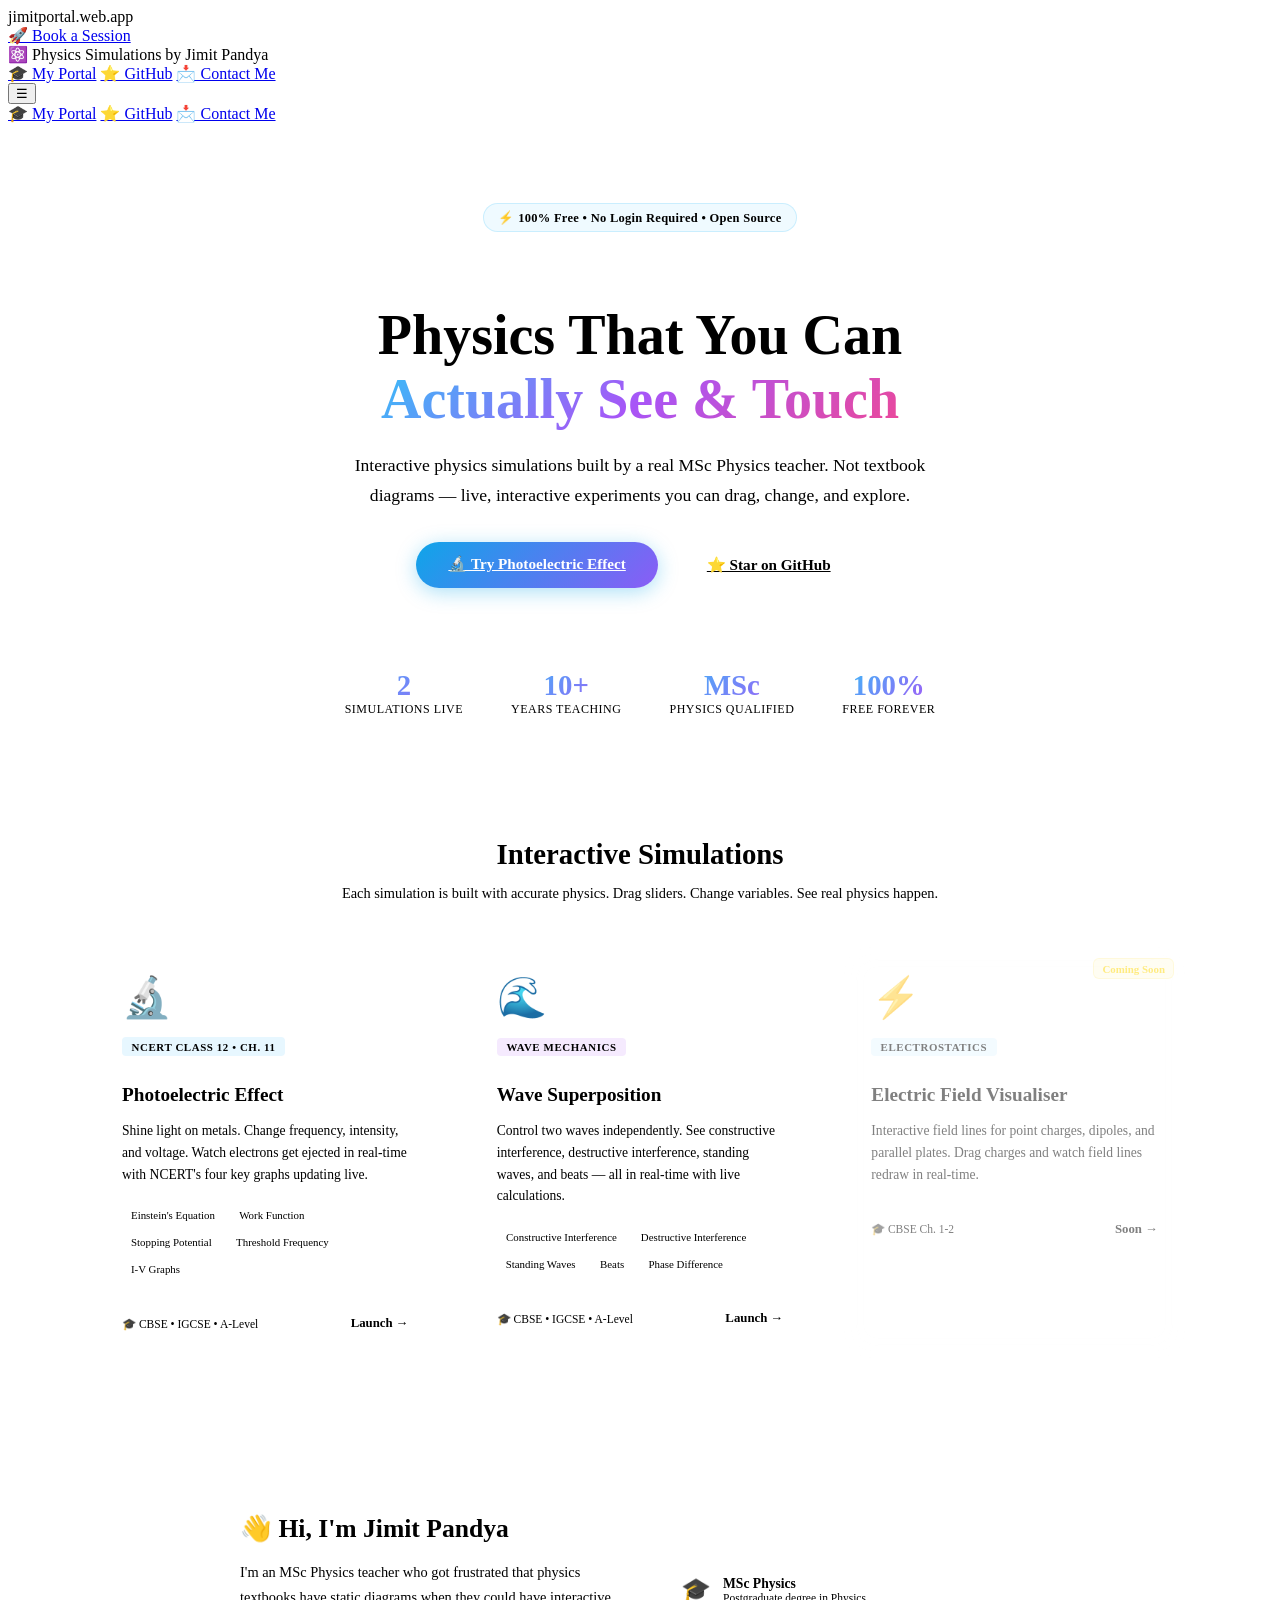
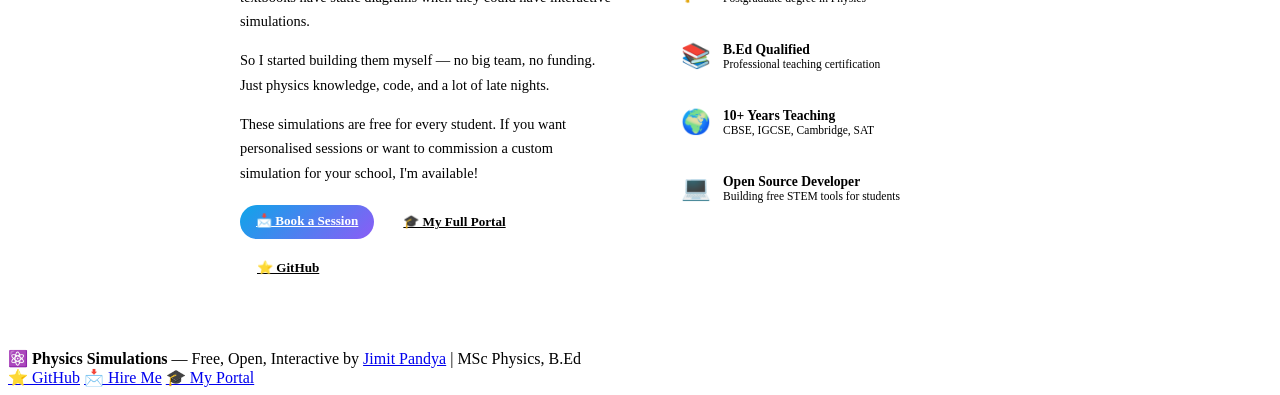
==== index.html @ f3a2d2df "Add index.html" ====
<!DOCTYPE html>
<html lang="en">
<head>
    <meta charset="UTF-8">
    <meta name="viewport" content="width=device-width, initial-scale=1.0">
    <title>Physics Simulations by Jimit Pandya — Interactive STEM Tools</title>
    <meta name="description" content="Free interactive physics simulations built by Jimit Pandya, MSc Physics. Explore the Photoelectric Effect, Wave Superposition, and more. Perfect for CBSE, IGCSE, and A-Level students.">
    <meta name="author" content="Jimit Pandya">
    <meta name="keywords" content="physics simulations, photoelectric effect, wave superposition, NCERT physics, CBSE class 12, interactive STEM, Jimit Pandya">
    <link rel="canonical" href="https://Jimit21.github.io/physics-simulations/">
    <meta property="og:title" content="Physics Simulations by Jimit Pandya">
    <meta property="og:description" content="Free interactive physics simulations for CBSE, IGCSE & A-Level students. Built by an MSc Physics teacher.">
    <meta property="og:type" content="website">
    <meta property="og:url" content="https://Jimit21.github.io/physics-simulations/">
    <link href="https://fonts.googleapis.com/css2?family=Outfit:wght@300;400;500;600;700;800&display=swap" rel="stylesheet">
    <link rel="stylesheet" href="shared/style.css">
    <style>
        /* Homepage-specific styles */
        body { overflow-x: hidden; }

        .hero {
            text-align: center;
            padding: 5rem 1.5rem 3rem;
            position: relative;
        }
        .hero-badge {
            display: inline-flex;
            align-items: center;
            gap: 0.4rem;
            background: rgba(56,189,248,0.08);
            border: 1px solid rgba(56,189,248,0.2);
            border-radius: 30px;
            padding: 0.35rem 0.9rem;
            font-size: 0.78rem;
            color: var(--accent-blue);
            font-weight: 600;
            margin-bottom: 1.5rem;
            letter-spacing: 0.3px;
        }
        .hero h1 {
            font-size: clamp(2rem, 5vw, 3.5rem);
            font-weight: 800;
            line-height: 1.15;
            margin-bottom: 1.2rem;
        }
        .hero h1 .gradient-text {
            background: linear-gradient(135deg, #38bdf8, #a855f7, #ec4899);
            -webkit-background-clip: text;
            -webkit-text-fill-color: transparent;
            background-clip: text;
        }
        .hero p {
            font-size: 1.1rem;
            color: var(--text-grey);
            max-width: 580px;
            margin: 0 auto 2rem;
            line-height: 1.7;
        }
        .hero-cta-row {
            display: flex;
            gap: 1rem;
            justify-content: center;
            flex-wrap: wrap;
        }
        .btn-primary-hero {
            padding: 0.8rem 2rem;
            background: linear-gradient(135deg, #0ea5e9, #8b5cf6);
            color: white;
            border-radius: 50px;
            font-size: 0.95rem;
            font-weight: 700;
            transition: all 0.3s ease;
            box-shadow: 0 4px 20px rgba(14,165,233,0.35);
        }
        .btn-primary-hero:hover { transform: translateY(-3px); box-shadow: 0 8px 30px rgba(14,165,233,0.5); color: white; }
        .btn-ghost-hero {
            padding: 0.8rem 2rem;
            background: transparent;
            border: 1px solid rgba(255,255,255,0.2);
            color: var(--text-white);
            border-radius: 50px;
            font-size: 0.95rem;
            font-weight: 600;
            transition: all 0.3s ease;
        }
        .btn-ghost-hero:hover { background: rgba(255,255,255,0.06); border-color: rgba(255,255,255,0.35); color: white; }

        /* Stats bar */
        .stats-bar {
            display: flex;
            justify-content: center;
            gap: 3rem;
            padding: 2rem;
            border-top: 1px solid rgba(255,255,255,0.05);
            border-bottom: 1px solid rgba(255,255,255,0.05);
            flex-wrap: wrap;
        }
        .stat-item { text-align: center; }
        .stat-number { font-size: 1.8rem; font-weight: 800; background: linear-gradient(135deg, #38bdf8, #a855f7); -webkit-background-clip: text; -webkit-text-fill-color: transparent; background-clip: text; }
        .stat-label { font-size: 0.75rem; color: var(--text-muted); text-transform: uppercase; letter-spacing: 0.5px; }

        /* Simulations grid */
        .sims-section {
            padding: 4rem 1.5rem;
            max-width: 1100px;
            margin: 0 auto;
        }
        .section-heading {
            text-align: center;
            margin-bottom: 0.5rem;
            font-size: 1.8rem;
            font-weight: 700;
        }
        .section-sub { text-align: center; color: var(--text-muted); font-size: 0.9rem; margin-bottom: 2.5rem; }

        .sims-grid {
            display: grid;
            grid-template-columns: repeat(auto-fit, minmax(300px, 1fr));
            gap: 1.5rem;
        }

        .sim-card {
            background: var(--glass-bg);
            border: var(--glass-border);
            border-radius: 20px;
            padding: 2rem;
            backdrop-filter: blur(16px);
            position: relative;
            overflow: hidden;
            transition: all 0.35s cubic-bezier(0.4, 0, 0.2, 1);
            text-decoration: none;
            display: block;
            color: inherit;
        }
        .sim-card::before {
            content: '';
            position: absolute;
            inset: 0;
            opacity: 0;
            transition: opacity 0.35s ease;
        }
        .sim-card.blue-glow::before { background: radial-gradient(circle at top left, rgba(56,189,248,0.08) 0%, transparent 70%); }
        .sim-card.purple-glow::before { background: radial-gradient(circle at top left, rgba(168,85,247,0.08) 0%, transparent 70%); }
        .sim-card:hover { transform: translateY(-6px); border-color: rgba(56,189,248,0.25); box-shadow: 0 16px 40px rgba(0,0,0,0.4); }
        .sim-card:hover::before { opacity: 1; }

        .sim-card-icon { font-size: 2.5rem; margin-bottom: 1rem; }
        .sim-card-tag {
            display: inline-block;
            font-size: 0.68rem;
            font-weight: 600;
            text-transform: uppercase;
            letter-spacing: 0.6px;
            padding: 0.2rem 0.6rem;
            border-radius: 4px;
            margin-bottom: 0.75rem;
        }
        .tag-blue { background: rgba(56,189,248,0.12); color: var(--accent-blue); }
        .tag-purple { background: rgba(168,85,247,0.12); color: var(--accent-purple); }
        .tag-green { background: rgba(34,197,94,0.12); color: var(--accent-green); }

        .sim-card h2 { font-size: 1.2rem; margin-bottom: 0.5rem; }
        .sim-card p { font-size: 0.85rem; color: var(--text-grey); line-height: 1.6; margin-bottom: 1.25rem; }

        .sim-card-topics {
            display: flex; flex-wrap: wrap; gap: 0.4rem; margin-bottom: 1.25rem;
        }
        .topic-chip {
            font-size: 0.68rem;
            padding: 0.2rem 0.5rem;
            background: rgba(255,255,255,0.05);
            border: 1px solid rgba(255,255,255,0.08);
            border-radius: 4px;
            color: var(--text-muted);
        }

        .sim-card-footer {
            display: flex;
            justify-content: space-between;
            align-items: center;
            border-top: 1px solid rgba(255,255,255,0.06);
            padding-top: 1rem;
        }
        .sim-card-level { font-size: 0.72rem; color: var(--text-muted); }
        .sim-card-cta {
            font-size: 0.8rem;
            font-weight: 600;
            color: var(--accent-blue);
            display: flex;
            align-items: center;
            gap: 0.3rem;
        }

        /* Coming soon card */
        .sim-card-coming {
            opacity: 0.5;
            cursor: default;
        }
        .sim-card-coming:hover { transform: none; }
        .coming-badge {
            position: absolute;
            top: 1rem; right: 1rem;
            background: rgba(255,215,0,0.1);
            border: 1px solid rgba(255,215,0,0.2);
            border-radius: 6px;
            padding: 0.2rem 0.5rem;
            font-size: 0.68rem;
            color: #ffd700;
            font-weight: 600;
        }

        /* About section */
        .about-section {
            padding: 4rem 1.5rem;
            background: rgba(255,255,255,0.015);
            border-top: 1px solid rgba(255,255,255,0.05);
        }
        .about-inner {
            max-width: 800px;
            margin: 0 auto;
            display: grid;
            grid-template-columns: 1fr 1fr;
            gap: 3rem;
            align-items: center;
        }
        .about-text h2 { font-size: 1.6rem; margin-bottom: 1rem; }
        .about-text p { color: var(--text-grey); font-size: 0.9rem; line-height: 1.7; margin-bottom: 0.75rem; }
        .about-links { display: flex; gap: 0.75rem; margin-top: 1.25rem; flex-wrap: wrap; }
        .about-link {
            padding: 0.5rem 1rem;
            border-radius: 30px;
            font-size: 0.82rem;
            font-weight: 600;
            transition: all 0.3s ease;
        }
        .about-link.primary { background: linear-gradient(135deg, #0ea5e9, #8b5cf6); color: white; }
        .about-link.primary:hover { opacity: 0.9; transform: translateY(-2px); color: white; }
        .about-link.secondary { background: rgba(255,255,255,0.05); border: 1px solid rgba(255,255,255,0.12); color: var(--text-grey); }
        .about-link.secondary:hover { background: rgba(255,255,255,0.09); color: white; }

        .about-credentials {
            display: flex;
            flex-direction: column;
            gap: 0.75rem;
        }
        .credential-item {
            display: flex;
            align-items: center;
            gap: 0.75rem;
            background: rgba(255,255,255,0.03);
            border: 1px solid rgba(255,255,255,0.06);
            border-radius: 12px;
            padding: 0.75rem 1rem;
        }
        .credential-icon { font-size: 1.5rem; flex-shrink: 0; }
        .credential-title { font-size: 0.85rem; font-weight: 600; color: var(--text-white); }
        .credential-sub { font-size: 0.72rem; color: var(--text-muted); }

        @media (max-width: 700px) {
            .about-inner { grid-template-columns: 1fr; }
            .stats-bar { gap: 1.5rem; }
        }
    </style>
</head>
<body>

    <div class="watermark" aria-hidden="true">jimitportal.web.app</div>
    <a href="https://jimitportal.web.app/booking.html" target="_blank" rel="noopener" class="hire-me-btn">🚀 Book a Session</a>

    <!-- HEADER -->
    <header class="site-header">
        <div class="header-inner">
            <div class="header-logo">
                <div class="logo-text">
                    <span class="logo-title">⚛️ Physics Simulations</span>
                    <span class="logo-sub">by Jimit Pandya</span>
                </div>
            </div>
            <nav class="header-nav">
                <a href="https://jimitportal.web.app" target="_blank" rel="noopener" class="nav-link">🎓 My Portal</a>
                <a href="https://github.com/Jimit21/physics-simulations" target="_blank" rel="noopener" class="nav-link">⭐ GitHub</a>
                <a href="https://jimitportal.web.app/booking.html" target="_blank" rel="noopener" class="nav-link nav-link-cta">📩 Contact Me</a>
            </nav>
            <button class="mobile-menu-btn" id="mobile-menu-btn">☰</button>
        </div>
    </header>
    <div class="mobile-nav" id="mobile-nav">
        <a href="https://jimitportal.web.app" target="_blank" rel="noopener">🎓 My Portal</a>
        <a href="https://github.com/Jimit21/physics-simulations" target="_blank" rel="noopener">⭐ GitHub</a>
        <a href="https://jimitportal.web.app/booking.html" target="_blank" rel="noopener">📩 Contact Me</a>
    </div>

    <!-- HERO -->
    <section class="hero">
        <div class="hero-badge">⚡ 100% Free • No Login Required • Open Source</div>
        <h1>
            Physics That You Can<br>
            <span class="gradient-text">Actually See & Touch</span>
        </h1>
        <p>Interactive physics simulations built by a real MSc Physics teacher. Not textbook diagrams — live, interactive experiments you can drag, change, and explore.</p>
        <div class="hero-cta-row">
            <a href="photoelectric/" class="btn-primary-hero">🔬 Try Photoelectric Effect</a>
            <a href="https://github.com/Jimit21/physics-simulations" target="_blank" rel="noopener" class="btn-ghost-hero">⭐ Star on GitHub</a>
        </div>
    </section>

    <!-- STATS BAR -->
    <div class="stats-bar">
        <div class="stat-item">
            <div class="stat-number">2</div>
            <div class="stat-label">Simulations Live</div>
        </div>
        <div class="stat-item">
            <div class="stat-number">10+</div>
            <div class="stat-label">Years Teaching</div>
        </div>
        <div class="stat-item">
            <div class="stat-number">MSc</div>
            <div class="stat-label">Physics Qualified</div>
        </div>
        <div class="stat-item">
            <div class="stat-number">100%</div>
            <div class="stat-label">Free Forever</div>
        </div>
    </div>

    <!-- SIMULATIONS GRID -->
    <section class="sims-section">
        <h2 class="section-heading">Interactive Simulations</h2>
        <p class="section-sub">Each simulation is built with accurate physics. Drag sliders. Change variables. See real physics happen.</p>

        <div class="sims-grid">

            <!-- Photoelectric Effect -->
            <a href="photoelectric/" class="sim-card blue-glow">
                <div class="sim-card-icon">🔬</div>
                <span class="sim-card-tag tag-blue">NCERT Class 12 • Ch. 11</span>
                <h2>Photoelectric Effect</h2>
                <p>Shine light on metals. Change frequency, intensity, and voltage. Watch electrons get ejected in real-time with NCERT's four key graphs updating live.</p>
                <div class="sim-card-topics">
                    <span class="topic-chip">Einstein's Equation</span>
                    <span class="topic-chip">Work Function</span>
                    <span class="topic-chip">Stopping Potential</span>
                    <span class="topic-chip">Threshold Frequency</span>
                    <span class="topic-chip">I-V Graphs</span>
                </div>
                <div class="sim-card-footer">
                    <span class="sim-card-level">🎓 CBSE • IGCSE • A-Level</span>
                    <span class="sim-card-cta">Launch →</span>
                </div>
            </a>

            <!-- Wave Superposition -->
            <a href="waves/" class="sim-card purple-glow">
                <div class="sim-card-icon">🌊</div>
                <span class="sim-card-tag tag-purple">Wave Mechanics</span>
                <h2>Wave Superposition</h2>
                <p>Control two waves independently. See constructive interference, destructive interference, standing waves, and beats — all in real-time with live calculations.</p>
                <div class="sim-card-topics">
                    <span class="topic-chip">Constructive Interference</span>
                    <span class="topic-chip">Destructive Interference</span>
                    <span class="topic-chip">Standing Waves</span>
                    <span class="topic-chip">Beats</span>
                    <span class="topic-chip">Phase Difference</span>
                </div>
                <div class="sim-card-footer">
                    <span class="sim-card-level">🎓 CBSE • IGCSE • A-Level</span>
                    <span class="sim-card-cta">Launch →</span>
                </div>
            </a>

            <!-- Coming soon 1 -->
            <div class="sim-card sim-card-coming">
                <div class="coming-badge">Coming Soon</div>
                <div class="sim-card-icon">⚡</div>
                <span class="sim-card-tag tag-blue">Electrostatics</span>
                <h2>Electric Field Visualiser</h2>
                <p>Interactive field lines for point charges, dipoles, and parallel plates. Drag charges and watch field lines redraw in real-time.</p>
                <div class="sim-card-footer">
                    <span class="sim-card-level">🎓 CBSE Ch. 1-2</span>
                    <span class="sim-card-cta">Soon →</span>
                </div>
            </div>

        </div>
    </section>

    <!-- ABOUT -->
    <section class="about-section">
        <div class="about-inner">
            <div class="about-text">
                <h2>👋 Hi, I'm Jimit Pandya</h2>
                <p>I'm an MSc Physics teacher who got frustrated that physics textbooks have static diagrams when they could have interactive simulations.</p>
                <p>So I started building them myself — no big team, no funding. Just physics knowledge, code, and a lot of late nights.</p>
                <p>These simulations are free for every student. If you want personalised sessions or want to commission a custom simulation for your school, I'm available!</p>
                <div class="about-links">
                    <a href="https://jimitportal.web.app/booking.html" target="_blank" rel="noopener" class="about-link primary">📩 Book a Session</a>
                    <a href="https://jimitportal.web.app" target="_blank" rel="noopener" class="about-link secondary">🎓 My Full Portal</a>
                    <a href="https://github.com/Jimit21/physics-simulations" target="_blank" rel="noopener" class="about-link secondary">⭐ GitHub</a>
                </div>
            </div>
            <div class="about-credentials">
                <div class="credential-item">
                    <div class="credential-icon">🎓</div>
                    <div>
                        <div class="credential-title">MSc Physics</div>
                        <div class="credential-sub">Postgraduate degree in Physics</div>
                    </div>
                </div>
                <div class="credential-item">
                    <div class="credential-icon">📚</div>
                    <div>
                        <div class="credential-title">B.Ed Qualified</div>
                        <div class="credential-sub">Professional teaching certification</div>
                    </div>
                </div>
                <div class="credential-item">
                    <div class="credential-icon">🌍</div>
                    <div>
                        <div class="credential-title">10+ Years Teaching</div>
                        <div class="credential-sub">CBSE, IGCSE, Cambridge, SAT</div>
                    </div>
                </div>
                <div class="credential-item">
                    <div class="credential-icon">💻</div>
                    <div>
                        <div class="credential-title">Open Source Developer</div>
                        <div class="credential-sub">Building free STEM tools for students</div>
                    </div>
                </div>
            </div>
        </div>
    </section>

    <footer class="site-footer">
        <div class="footer-inner">
            <div class="footer-left">
                <span>⚛️ <strong>Physics Simulations</strong> — Free, Open, Interactive</span>
                <span>by <a href="https://jimitportal.web.app" target="_blank" rel="noopener">Jimit Pandya</a> | MSc Physics, B.Ed</span>
            </div>
            <div class="footer-right">
                <a href="https://github.com/Jimit21/physics-simulations" target="_blank" rel="noopener">⭐ GitHub</a>
                <a href="https://jimitportal.web.app/booking.html" target="_blank" rel="noopener">📩 Hire Me</a>
                <a href="https://jimitportal.web.app" target="_blank" rel="noopener">🎓 My Portal</a>
            </div>
        </div>
    </footer>

    <script src="shared/shared.js"></script>
</body>
</html>
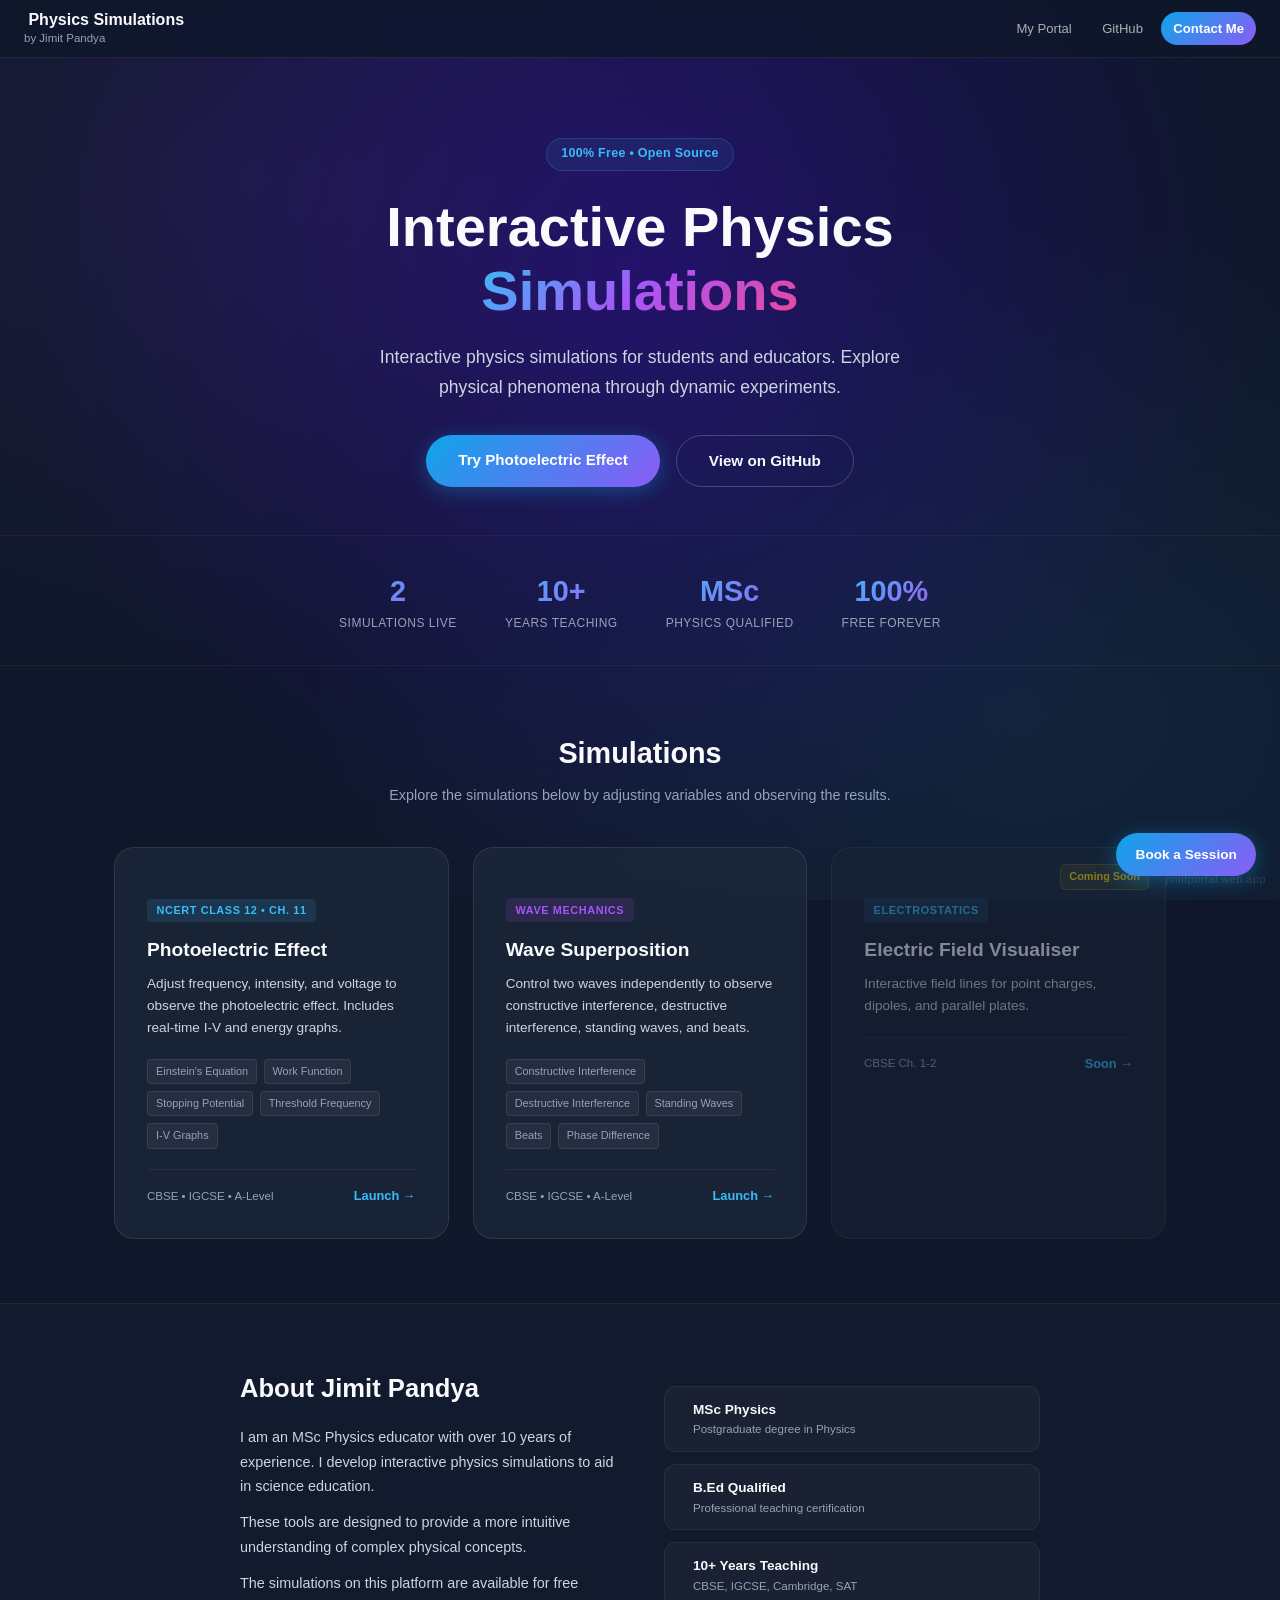
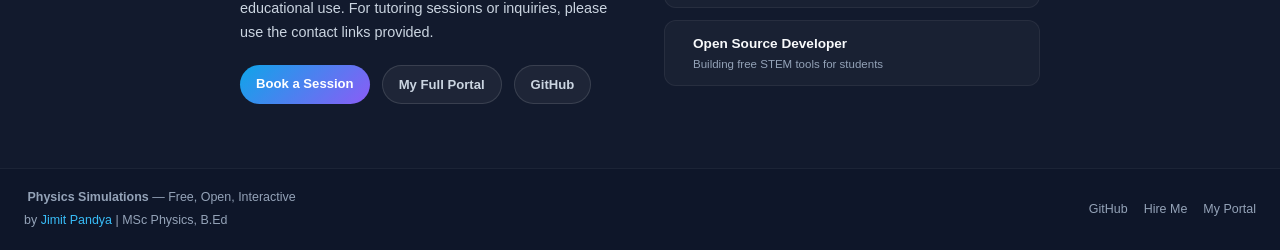
==== commit 1a7269ad: "Security update: Obfuscated JS logic, refined text and removed emojis for professional presentation" ====
--- a/index.html
+++ b/index.html
@@ -265,42 +265,42 @@
 <body>
 
     <div class="watermark" aria-hidden="true">jimitportal.web.app</div>
-    <a href="https://jimitportal.web.app/booking.html" target="_blank" rel="noopener" class="hire-me-btn">🚀 Book a Session</a>
+    <a href="https://jimitportal.web.app/booking.html" target="_blank" rel="noopener" class="hire-me-btn"> Book a Session</a>
 
     <!-- HEADER -->
     <header class="site-header">
         <div class="header-inner">
             <div class="header-logo">
                 <div class="logo-text">
-                    <span class="logo-title">⚛️ Physics Simulations</span>
+                    <span class="logo-title">️ Physics Simulations</span>
                     <span class="logo-sub">by Jimit Pandya</span>
                 </div>
             </div>
             <nav class="header-nav">
-                <a href="https://jimitportal.web.app" target="_blank" rel="noopener" class="nav-link">🎓 My Portal</a>
-                <a href="https://github.com/Jimit21/physics-simulations" target="_blank" rel="noopener" class="nav-link">⭐ GitHub</a>
-                <a href="https://jimitportal.web.app/booking.html" target="_blank" rel="noopener" class="nav-link nav-link-cta">📩 Contact Me</a>
+                <a href="https://jimitportal.web.app" target="_blank" rel="noopener" class="nav-link"> My Portal</a>
+                <a href="https://github.com/Jimit21/physics-simulations" target="_blank" rel="noopener" class="nav-link"> GitHub</a>
+                <a href="https://jimitportal.web.app/booking.html" target="_blank" rel="noopener" class="nav-link nav-link-cta"> Contact Me</a>
             </nav>
-            <button class="mobile-menu-btn" id="mobile-menu-btn">☰</button>
+            <button class="mobile-menu-btn" id="mobile-menu-btn"></button>
         </div>
     </header>
     <div class="mobile-nav" id="mobile-nav">
-        <a href="https://jimitportal.web.app" target="_blank" rel="noopener">🎓 My Portal</a>
-        <a href="https://github.com/Jimit21/physics-simulations" target="_blank" rel="noopener">⭐ GitHub</a>
-        <a href="https://jimitportal.web.app/booking.html" target="_blank" rel="noopener">📩 Contact Me</a>
+        <a href="https://jimitportal.web.app" target="_blank" rel="noopener"> My Portal</a>
+        <a href="https://github.com/Jimit21/physics-simulations" target="_blank" rel="noopener"> GitHub</a>
+        <a href="https://jimitportal.web.app/booking.html" target="_blank" rel="noopener"> Contact Me</a>
     </div>
 
     <!-- HERO -->
     <section class="hero">
-        <div class="hero-badge">⚡ 100% Free • No Login Required • Open Source</div>
+        <div class="hero-badge">100% Free • Open Source</div>
         <h1>
-            Physics That You Can<br>
-            <span class="gradient-text">Actually See & Touch</span>
+            Interactive Physics<br>
+            <span class="gradient-text">Simulations</span>
         </h1>
-        <p>Interactive physics simulations built by a real MSc Physics teacher. Not textbook diagrams — live, interactive experiments you can drag, change, and explore.</p>
+        <p>Interactive physics simulations for students and educators. Explore physical phenomena through dynamic experiments.</p>
         <div class="hero-cta-row">
-            <a href="photoelectric/" class="btn-primary-hero">🔬 Try Photoelectric Effect</a>
-            <a href="https://github.com/Jimit21/physics-simulations" target="_blank" rel="noopener" class="btn-ghost-hero">⭐ Star on GitHub</a>
+            <a href="photoelectric/" class="btn-primary-hero">Try Photoelectric Effect</a>
+            <a href="https://github.com/Jimit21/physics-simulations" target="_blank" rel="noopener" class="btn-ghost-hero">View on GitHub</a>
         </div>
     </section>
 
@@ -326,17 +326,17 @@
 
     <!-- SIMULATIONS GRID -->
     <section class="sims-section">
-        <h2 class="section-heading">Interactive Simulations</h2>
-        <p class="section-sub">Each simulation is built with accurate physics. Drag sliders. Change variables. See real physics happen.</p>
+        <h2 class="section-heading">Simulations</h2>
+        <p class="section-sub">Explore the simulations below by adjusting variables and observing the results.</p>
 
         <div class="sims-grid">
 
             <!-- Photoelectric Effect -->
             <a href="photoelectric/" class="sim-card blue-glow">
-                <div class="sim-card-icon">🔬</div>
+                <div class="sim-card-icon"></div>
                 <span class="sim-card-tag tag-blue">NCERT Class 12 • Ch. 11</span>
                 <h2>Photoelectric Effect</h2>
-                <p>Shine light on metals. Change frequency, intensity, and voltage. Watch electrons get ejected in real-time with NCERT's four key graphs updating live.</p>
+                <p>Adjust frequency, intensity, and voltage to observe the photoelectric effect. Includes real-time I-V and energy graphs.</p>
                 <div class="sim-card-topics">
                     <span class="topic-chip">Einstein's Equation</span>
                     <span class="topic-chip">Work Function</span>
@@ -345,17 +345,17 @@
                     <span class="topic-chip">I-V Graphs</span>
                 </div>
                 <div class="sim-card-footer">
-                    <span class="sim-card-level">🎓 CBSE • IGCSE • A-Level</span>
+                    <span class="sim-card-level"> CBSE • IGCSE • A-Level</span>
                     <span class="sim-card-cta">Launch →</span>
                 </div>
             </a>
 
             <!-- Wave Superposition -->
             <a href="waves/" class="sim-card purple-glow">
-                <div class="sim-card-icon">🌊</div>
+                <div class="sim-card-icon"></div>
                 <span class="sim-card-tag tag-purple">Wave Mechanics</span>
                 <h2>Wave Superposition</h2>
-                <p>Control two waves independently. See constructive interference, destructive interference, standing waves, and beats — all in real-time with live calculations.</p>
+                <p>Control two waves independently to observe constructive interference, destructive interference, standing waves, and beats.</p>
                 <div class="sim-card-topics">
                     <span class="topic-chip">Constructive Interference</span>
                     <span class="topic-chip">Destructive Interference</span>
@@ -364,7 +364,7 @@
                     <span class="topic-chip">Phase Difference</span>
                 </div>
                 <div class="sim-card-footer">
-                    <span class="sim-card-level">🎓 CBSE • IGCSE • A-Level</span>
+                    <span class="sim-card-level"> CBSE • IGCSE • A-Level</span>
                     <span class="sim-card-cta">Launch →</span>
                 </div>
             </a>
@@ -372,12 +372,12 @@
             <!-- Coming soon 1 -->
             <div class="sim-card sim-card-coming">
                 <div class="coming-badge">Coming Soon</div>
-                <div class="sim-card-icon">⚡</div>
+                <div class="sim-card-icon"></div>
                 <span class="sim-card-tag tag-blue">Electrostatics</span>
                 <h2>Electric Field Visualiser</h2>
-                <p>Interactive field lines for point charges, dipoles, and parallel plates. Drag charges and watch field lines redraw in real-time.</p>
+                <p>Interactive field lines for point charges, dipoles, and parallel plates.</p>
                 <div class="sim-card-footer">
-                    <span class="sim-card-level">🎓 CBSE Ch. 1-2</span>
+                    <span class="sim-card-level"> CBSE Ch. 1-2</span>
                     <span class="sim-card-cta">Soon →</span>
                 </div>
             </div>
@@ -389,40 +389,40 @@
     <section class="about-section">
         <div class="about-inner">
             <div class="about-text">
-                <h2>👋 Hi, I'm Jimit Pandya</h2>
-                <p>I'm an MSc Physics teacher who got frustrated that physics textbooks have static diagrams when they could have interactive simulations.</p>
-                <p>So I started building them myself — no big team, no funding. Just physics knowledge, code, and a lot of late nights.</p>
-                <p>These simulations are free for every student. If you want personalised sessions or want to commission a custom simulation for your school, I'm available!</p>
+                <h2>About Jimit Pandya</h2>
+                <p>I am an MSc Physics educator with over 10 years of experience. I develop interactive physics simulations to aid in science education.</p>
+                <p>These tools are designed to provide a more intuitive understanding of complex physical concepts.</p>
+                <p>The simulations on this platform are available for free educational use. For tutoring sessions or inquiries, please use the contact links provided.</p>
                 <div class="about-links">
-                    <a href="https://jimitportal.web.app/booking.html" target="_blank" rel="noopener" class="about-link primary">📩 Book a Session</a>
-                    <a href="https://jimitportal.web.app" target="_blank" rel="noopener" class="about-link secondary">🎓 My Full Portal</a>
-                    <a href="https://github.com/Jimit21/physics-simulations" target="_blank" rel="noopener" class="about-link secondary">⭐ GitHub</a>
+                    <a href="https://jimitportal.web.app/booking.html" target="_blank" rel="noopener" class="about-link primary"> Book a Session</a>
+                    <a href="https://jimitportal.web.app" target="_blank" rel="noopener" class="about-link secondary"> My Full Portal</a>
+                    <a href="https://github.com/Jimit21/physics-simulations" target="_blank" rel="noopener" class="about-link secondary"> GitHub</a>
                 </div>
             </div>
             <div class="about-credentials">
                 <div class="credential-item">
-                    <div class="credential-icon">🎓</div>
+                    <div class="credential-icon"></div>
                     <div>
                         <div class="credential-title">MSc Physics</div>
                         <div class="credential-sub">Postgraduate degree in Physics</div>
                     </div>
                 </div>
                 <div class="credential-item">
-                    <div class="credential-icon">📚</div>
+                    <div class="credential-icon"></div>
                     <div>
                         <div class="credential-title">B.Ed Qualified</div>
                         <div class="credential-sub">Professional teaching certification</div>
                     </div>
                 </div>
                 <div class="credential-item">
-                    <div class="credential-icon">🌍</div>
+                    <div class="credential-icon"></div>
                     <div>
                         <div class="credential-title">10+ Years Teaching</div>
                         <div class="credential-sub">CBSE, IGCSE, Cambridge, SAT</div>
                     </div>
                 </div>
                 <div class="credential-item">
-                    <div class="credential-icon">💻</div>
+                    <div class="credential-icon"></div>
                     <div>
                         <div class="credential-title">Open Source Developer</div>
                         <div class="credential-sub">Building free STEM tools for students</div>
@@ -435,13 +435,13 @@
     <footer class="site-footer">
         <div class="footer-inner">
             <div class="footer-left">
-                <span>⚛️ <strong>Physics Simulations</strong> — Free, Open, Interactive</span>
+                <span>️ <strong>Physics Simulations</strong> — Free, Open, Interactive</span>
                 <span>by <a href="https://jimitportal.web.app" target="_blank" rel="noopener">Jimit Pandya</a> | MSc Physics, B.Ed</span>
             </div>
             <div class="footer-right">
-                <a href="https://github.com/Jimit21/physics-simulations" target="_blank" rel="noopener">⭐ GitHub</a>
-                <a href="https://jimitportal.web.app/booking.html" target="_blank" rel="noopener">📩 Hire Me</a>
-                <a href="https://jimitportal.web.app" target="_blank" rel="noopener">🎓 My Portal</a>
+                <a href="https://github.com/Jimit21/physics-simulations" target="_blank" rel="noopener"> GitHub</a>
+                <a href="https://jimitportal.web.app/booking.html" target="_blank" rel="noopener"> Hire Me</a>
+                <a href="https://jimitportal.web.app" target="_blank" rel="noopener"> My Portal</a>
             </div>
         </div>
     </footer>
--- a/shared/style.css
+++ b/shared/style.css
@@ -0,0 +1,504 @@
+/* ============================================================
+   SHARED STYLES — Jimit's Physics Simulations
+   Dark Aurora Theme matching jimitportal.web.app
+   ============================================================ */
+
+/* --- DESIGN TOKENS (matching your portal exactly) --- */
+:root {
+    --glass-bg: rgba(30, 41, 59, 0.75);
+    --glass-border: 1px solid rgba(255, 255, 255, 0.09);
+    --accent-blue: #38bdf8;
+    --accent-purple: #a855f7;
+    --accent-green: #22c55e;
+    --accent-gold: #ffd700;
+    --accent-red: #ef4444;
+    --accent-cyan: #06b6d4;
+    --text-white: #f8fafc;
+    --text-grey: #cbd5e1;
+    --text-muted: #94a3b8;
+    --bg-deep: #0f172a;
+    --bg-card: rgba(30, 41, 59, 0.7);
+    --bg-panel: rgba(15, 23, 42, 0.85);
+    --gradient-hero: linear-gradient(135deg, #38bdf8, #a855f7);
+    --gradient-cta: linear-gradient(135deg, #0ea5e9 0%, #8b5cf6 50%, #ec4899 100%);
+    --shadow-glow: 0 0 30px rgba(56, 189, 248, 0.15);
+    --transition: all 0.3s cubic-bezier(0.4, 0, 0.2, 1);
+    --radius-lg: 20px;
+    --radius-md: 12px;
+    --radius-sm: 8px;
+}
+
+/* --- RESET --- */
+*, *::before, *::after { box-sizing: border-box; margin: 0; padding: 0; }
+
+html { scroll-behavior: smooth; }
+
+body {
+    font-family: 'Outfit', sans-serif;
+    background: var(--bg-deep);
+    color: var(--text-white);
+    overflow-x: hidden;
+    line-height: 1.6;
+    min-height: 100vh;
+}
+
+/* Aurora background */
+body::before {
+    content: '';
+    position: fixed;
+    inset: 0;
+    background: radial-gradient(ellipse at 20% 20%, rgba(168, 85, 247, 0.08) 0%, transparent 50%),
+                radial-gradient(ellipse at 80% 80%, rgba(56, 189, 248, 0.08) 0%, transparent 50%),
+                radial-gradient(circle at 50% 30%, #1e1065 0%, #0f172a 70%);
+    z-index: -1;
+    pointer-events: none;
+}
+
+a { color: var(--accent-blue); text-decoration: none; transition: var(--transition); }
+a:hover { color: var(--text-white); }
+
+/* --- WATERMARK --- */
+.watermark {
+    position: fixed;
+    bottom: 12px;
+    right: 14px;
+    font-size: 0.68rem;
+    color: rgba(255, 255, 255, 0.12);
+    font-weight: 500;
+    letter-spacing: 0.5px;
+    pointer-events: none;
+    z-index: 9999;
+    user-select: none;
+}
+
+/* --- HEADER --- */
+.site-header {
+    position: sticky;
+    top: 0;
+    z-index: 1000;
+    background: rgba(15, 23, 42, 0.88);
+    backdrop-filter: blur(24px) saturate(1.8);
+    -webkit-backdrop-filter: blur(24px) saturate(1.8);
+    border-bottom: 1px solid rgba(255, 255, 255, 0.07);
+    padding: 0.6rem 1.5rem;
+}
+
+.header-inner {
+    max-width: 1400px;
+    margin: 0 auto;
+    display: flex;
+    align-items: center;
+    justify-content: space-between;
+    gap: 1rem;
+}
+
+.header-logo { display: flex; align-items: center; gap: 0.75rem; }
+
+.back-link {
+    color: var(--text-muted);
+    font-size: 0.85rem;
+    font-weight: 500;
+    padding: 0.3rem 0.6rem;
+    border-radius: var(--radius-sm);
+    transition: var(--transition);
+}
+.back-link:hover { color: var(--accent-blue); background: rgba(56, 189, 248, 0.08); }
+
+.logo-divider { width: 1px; height: 28px; background: rgba(255,255,255,0.1); }
+
+.logo-text { display: flex; flex-direction: column; }
+.logo-title { font-size: 1rem; font-weight: 700; color: var(--text-white); line-height: 1.2; }
+.logo-sub { font-size: 0.72rem; color: var(--text-muted); }
+
+.header-nav { display: flex; align-items: center; gap: 0.4rem; }
+
+.nav-link {
+    color: rgba(255,255,255,0.65);
+    font-size: 0.82rem;
+    font-weight: 500;
+    padding: 0.4rem 0.75rem;
+    border-radius: 30px;
+    transition: var(--transition);
+    white-space: nowrap;
+}
+.nav-link:hover { color: var(--text-white); background: rgba(255,255,255,0.07); }
+.nav-link-cta {
+    background: linear-gradient(135deg, #0ea5e9, #8b5cf6);
+    color: white !important;
+    font-weight: 600;
+}
+.nav-link-cta:hover { opacity: 0.9; transform: translateY(-1px); box-shadow: 0 4px 15px rgba(56,189,248,0.3); }
+
+.mobile-menu-btn {
+    display: none;
+    background: none;
+    border: none;
+    color: white;
+    font-size: 1.4rem;
+    cursor: pointer;
+    padding: 0.3rem;
+}
+
+.mobile-nav {
+    display: none;
+    flex-direction: column;
+    background: rgba(15, 23, 42, 0.98);
+    border-bottom: 1px solid rgba(255,255,255,0.07);
+    padding: 0.5rem 1.5rem;
+}
+.mobile-nav a {
+    padding: 0.7rem 0;
+    color: var(--text-grey);
+    border-bottom: 1px solid rgba(255,255,255,0.05);
+    font-size: 0.9rem;
+}
+.mobile-nav.open { display: flex; }
+
+/* --- SIM LAYOUT (2 columns: panel + canvas) --- */
+.sim-layout {
+    display: grid;
+    grid-template-columns: 280px 1fr;
+    height: calc(100vh - 57px);
+    overflow: hidden;
+}
+
+/* --- CONTROL PANEL --- */
+.control-panel {
+    background: var(--bg-panel);
+    border-right: 1px solid rgba(255,255,255,0.07);
+    overflow-y: auto;
+    padding: 1rem;
+    display: flex;
+    flex-direction: column;
+    gap: 0.5rem;
+    scrollbar-width: thin;
+    scrollbar-color: rgba(56,189,248,0.2) transparent;
+}
+.control-panel::-webkit-scrollbar { width: 4px; }
+.control-panel::-webkit-scrollbar-thumb { background: rgba(56,189,248,0.2); border-radius: 2px; }
+
+.panel-section {
+    background: rgba(255,255,255,0.03);
+    border: 1px solid rgba(255,255,255,0.06);
+    border-radius: var(--radius-md);
+    padding: 0.9rem;
+}
+
+.section-title {
+    font-size: 0.75rem;
+    font-weight: 700;
+    text-transform: uppercase;
+    letter-spacing: 0.8px;
+    color: var(--text-muted);
+    margin-bottom: 0.75rem;
+}
+
+/* --- SLIDERS --- */
+.slider-group { margin-bottom: 0.85rem; }
+.slider-group:last-child { margin-bottom: 0; }
+
+.slider-header {
+    display: flex;
+    justify-content: space-between;
+    align-items: center;
+    margin-bottom: 0.35rem;
+}
+.slider-label { font-size: 0.78rem; color: var(--text-grey); }
+.slider-value {
+    font-size: 0.78rem;
+    font-weight: 600;
+    color: var(--accent-blue);
+    background: rgba(56,189,248,0.1);
+    padding: 0.1rem 0.4rem;
+    border-radius: 4px;
+    min-width: 42px;
+    text-align: center;
+}
+
+.slider {
+    -webkit-appearance: none;
+    appearance: none;
+    width: 100%;
+    height: 4px;
+    border-radius: 2px;
+    background: rgba(255,255,255,0.1);
+    outline: none;
+    cursor: pointer;
+    transition: var(--transition);
+}
+.slider::-webkit-slider-thumb {
+    -webkit-appearance: none;
+    width: 16px;
+    height: 16px;
+    border-radius: 50%;
+    background: linear-gradient(135deg, var(--accent-blue), var(--accent-purple));
+    cursor: pointer;
+    box-shadow: 0 0 8px rgba(56,189,248,0.4);
+    transition: var(--transition);
+}
+.slider::-webkit-slider-thumb:hover { transform: scale(1.2); box-shadow: 0 0 14px rgba(56,189,248,0.6); }
+.slider:hover { background: rgba(255,255,255,0.15); }
+
+.slider-hint { font-size: 0.7rem; color: var(--text-muted); margin-top: 0.3rem; }
+
+/* --- CANVAS WRAPPER --- */
+.canvas-wrapper {
+    position: relative;
+    background: #080d1a;
+    overflow: hidden;
+}
+.canvas-wrapper canvas {
+    position: absolute;
+    top: 0; left: 0;
+    width: 100%; height: 100%;
+}
+
+/* --- STATS CHIPS --- */
+.stats-grid { display: grid; grid-template-columns: 1fr 1fr; gap: 0.5rem; margin-bottom: 0.75rem; }
+.stat-chip {
+    background: rgba(255,255,255,0.04);
+    border: 1px solid rgba(255,255,255,0.07);
+    border-radius: var(--radius-sm);
+    padding: 0.4rem 0.5rem;
+    text-align: center;
+}
+.stat-chip-label { display: block; font-size: 0.64rem; color: var(--text-muted); text-transform: uppercase; letter-spacing: 0.5px; }
+.stat-chip-value { display: block; font-size: 0.95rem; font-weight: 700; color: var(--accent-blue); }
+
+/* --- RESULTS GRID --- */
+.results-grid { display: grid; grid-template-columns: 1fr 1fr; gap: 0.5rem; margin-bottom: 0.75rem; }
+.result-card {
+    background: rgba(255,255,255,0.04);
+    border: 1px solid rgba(255,255,255,0.07);
+    border-radius: var(--radius-sm);
+    padding: 0.5rem;
+    text-align: center;
+    transition: var(--transition);
+}
+.result-card.active { border-color: rgba(56,189,248,0.3); background: rgba(56,189,248,0.05); }
+.result-label { font-size: 0.64rem; color: var(--text-muted); text-transform: uppercase; letter-spacing: 0.4px; margin-bottom: 0.2rem; }
+.result-value { font-size: 1.1rem; font-weight: 700; color: var(--accent-blue); }
+.result-unit { font-size: 0.65rem; color: var(--text-muted); }
+
+/* --- EMISSION STATUS --- */
+.emission-status {
+    display: flex;
+    align-items: center;
+    gap: 0.5rem;
+    padding: 0.5rem 0.75rem;
+    border-radius: var(--radius-sm);
+    background: rgba(255,255,255,0.03);
+    border: 1px solid rgba(255,255,255,0.06);
+}
+.status-dot {
+    width: 8px; height: 8px;
+    border-radius: 50%;
+    background: var(--accent-red);
+    flex-shrink: 0;
+}
+.status-dot.emitting { background: var(--accent-green); box-shadow: 0 0 8px rgba(34,197,94,0.6); animation: pulse-dot 1s ease-in-out infinite; }
+@keyframes pulse-dot { 0%,100% { opacity: 1; } 50% { opacity: 0.4; } }
+.status-text { font-size: 0.78rem; color: var(--text-grey); }
+
+/* --- GRAPH TABS --- */
+.graph-tabs { display: flex; gap: 0.3rem; margin-bottom: 0.6rem; flex-wrap: wrap; }
+.graph-tab {
+    flex: 1;
+    padding: 0.3rem 0.4rem;
+    font-size: 0.68rem;
+    font-weight: 600;
+    background: rgba(255,255,255,0.04);
+    border: 1px solid rgba(255,255,255,0.08);
+    border-radius: 6px;
+    color: var(--text-muted);
+    cursor: pointer;
+    transition: var(--transition);
+    font-family: 'Outfit', sans-serif;
+    text-align: center;
+}
+.graph-tab:hover { background: rgba(56,189,248,0.08); color: var(--text-white); }
+.graph-tab.active { background: rgba(56,189,248,0.15); border-color: rgba(56,189,248,0.3); color: var(--accent-blue); }
+
+#ncert-graph { width: 100%; height: auto; border-radius: var(--radius-sm); margin-top: 0.3rem; }
+
+/* --- FORMULA OVERLAY --- */
+.formula-overlay {
+    position: absolute;
+    bottom: 1rem;
+    right: 1rem;
+    display: flex;
+    flex-direction: column;
+    gap: 0.4rem;
+    pointer-events: none;
+}
+.formula-chip {
+    background: rgba(15,23,42,0.85);
+    backdrop-filter: blur(12px);
+    border: 1px solid rgba(56,189,248,0.2);
+    border-radius: var(--radius-sm);
+    padding: 0.4rem 0.7rem;
+    font-size: 0.78rem;
+}
+.formula-name { color: var(--text-muted); margin-right: 0.4rem; }
+.formula-text { color: var(--accent-blue); font-weight: 600; }
+
+/* --- PANEL CREDIT --- */
+.panel-credit {
+    margin-top: auto;
+    padding-top: 0.75rem;
+    text-align: center;
+    font-size: 0.72rem;
+    color: var(--text-muted);
+    border-top: 1px solid rgba(255,255,255,0.05);
+    display: flex;
+    flex-direction: column;
+    gap: 0.2rem;
+}
+.panel-credit a { color: var(--accent-blue); }
+
+.github-star-btn {
+    display: inline-block;
+    margin-top: 0.4rem;
+    padding: 0.35rem 0.8rem;
+    background: rgba(255,255,255,0.05);
+    border: 1px solid rgba(255,255,255,0.12);
+    border-radius: 20px;
+    font-size: 0.72rem;
+    color: var(--text-grey) !important;
+    transition: var(--transition);
+}
+.github-star-btn:hover { background: rgba(255,215,0,0.1); border-color: rgba(255,215,0,0.3); color: #ffd700 !important; }
+
+/* --- HIRE ME STICKY BUTTON --- */
+.hire-me-btn {
+    position: fixed;
+    bottom: 1.5rem;
+    right: 1.5rem;
+    z-index: 500;
+    background: linear-gradient(135deg, #0ea5e9, #8b5cf6);
+    color: white !important;
+    padding: 0.65rem 1.2rem;
+    border-radius: 50px;
+    font-size: 0.85rem;
+    font-weight: 700;
+    box-shadow: 0 4px 20px rgba(14, 165, 233, 0.4);
+    transition: var(--transition);
+    white-space: nowrap;
+}
+.hire-me-btn:hover { transform: translateY(-3px) scale(1.04); box-shadow: 0 8px 30px rgba(14, 165, 233, 0.55); }
+
+/* --- EXPLAINER SECTION --- */
+.explainer-section {
+    padding: 3rem 1.5rem;
+    background: rgba(255,255,255,0.02);
+    border-top: 1px solid rgba(255,255,255,0.06);
+}
+.explainer-inner { max-width: 1000px; margin: 0 auto; }
+.explainer-title {
+    font-size: 1.6rem;
+    font-weight: 700;
+    text-align: center;
+    margin-bottom: 2rem;
+    background: var(--gradient-hero);
+    -webkit-background-clip: text;
+    -webkit-text-fill-color: transparent;
+    background-clip: text;
+}
+.explainer-grid { display: grid; grid-template-columns: repeat(auto-fit, minmax(260px, 1fr)); gap: 1.2rem; }
+.explainer-card {
+    background: var(--glass-bg);
+    border: var(--glass-border);
+    border-radius: var(--radius-lg);
+    padding: 1.5rem;
+    backdrop-filter: blur(12px);
+    transition: var(--transition);
+}
+.explainer-card:hover { border-color: rgba(56,189,248,0.2); transform: translateY(-3px); }
+.explainer-icon { font-size: 2rem; margin-bottom: 0.75rem; }
+.explainer-card h3 { font-size: 1rem; margin-bottom: 0.5rem; color: var(--accent-blue); }
+.explainer-card p { font-size: 0.85rem; color: var(--text-grey); line-height: 1.6; }
+
+/* --- FOOTER --- */
+.site-footer {
+    background: rgba(15,23,42,0.95);
+    border-top: 1px solid rgba(255,255,255,0.06);
+    padding: 1.2rem 1.5rem;
+}
+.footer-inner {
+    max-width: 1400px;
+    margin: 0 auto;
+    display: flex;
+    justify-content: space-between;
+    align-items: center;
+    flex-wrap: wrap;
+    gap: 0.75rem;
+}
+.footer-left { display: flex; flex-direction: column; gap: 0.2rem; font-size: 0.78rem; color: var(--text-muted); }
+.footer-left a { color: var(--accent-blue); }
+.footer-right { display: flex; gap: 1rem; }
+.footer-right a { font-size: 0.78rem; color: var(--text-muted); transition: var(--transition); }
+.footer-right a:hover { color: var(--accent-blue); }
+
+/* --- METAL SELECTOR --- */
+.metal-selector { display: grid; grid-template-columns: repeat(4,1fr); gap: 0.4rem; margin-top: 0.4rem; }
+.metal-btn {
+    display: flex; flex-direction: column; align-items: center; justify-content: center;
+    padding: 0.5rem 0.2rem;
+    background: rgba(255,255,255,0.04);
+    border: 1px solid rgba(255,255,255,0.08);
+    border-radius: var(--radius-sm);
+    color: var(--text-white);
+    font-size: 0.9rem;
+    font-weight: 700;
+    cursor: pointer;
+    transition: var(--transition);
+    font-family: 'Outfit', sans-serif;
+    line-height: 1.2;
+}
+.metal-btn span { font-size: 0.58rem; font-weight: 400; color: var(--text-muted); margin-top: 0.15rem; }
+.metal-btn:hover { background: rgba(56,189,248,0.08); border-color: rgba(56,189,248,0.2); }
+.metal-btn.active { background: rgba(56,189,248,0.15); border-color: rgba(56,189,248,0.4); color: var(--accent-blue); }
+
+/* --- PAGE LOADER --- */
+.page-loader {
+    position: fixed;
+    inset: 0;
+    background: #0f172a;
+    z-index: 99999;
+    display: flex;
+    align-items: center;
+    justify-content: center;
+    transition: opacity 0.5s ease;
+}
+.page-loader.hidden { opacity: 0; pointer-events: none; }
+.loader-content { text-align: center; display: flex; flex-direction: column; align-items: center; gap: 0.75rem; }
+.loader-icon { font-size: 3rem; animation: float-icon 2s ease-in-out infinite; }
+@keyframes float-icon { 0%,100% { transform: translateY(0); } 50% { transform: translateY(-10px); } }
+.loader-spinner {
+    width: 40px; height: 40px;
+    border: 3px solid rgba(56,189,248,0.15);
+    border-top-color: var(--accent-blue);
+    border-radius: 50%;
+    animation: spin 0.8s linear infinite;
+}
+@keyframes spin { to { transform: rotate(360deg); } }
+.loader-text { font-size: 1rem; font-weight: 600; color: var(--text-white); }
+.loader-sub { font-size: 0.75rem; color: var(--text-muted); }
+
+/* --- CONTROL GROUP --- */
+.control-group { margin-bottom: 0.85rem; }
+.control-label { display: block; font-size: 0.78rem; color: var(--text-grey); margin-bottom: 0.4rem; }
+
+/* --- GRAPH LEGEND --- */
+.graph-legend { font-size: 0.65rem; color: var(--text-muted); margin-top: 0.3rem; text-align: center; }
+
+/* --- RESPONSIVE --- */
+@media (max-width: 768px) {
+    .sim-layout { grid-template-columns: 1fr; grid-template-rows: auto 1fr; height: auto; }
+    .control-panel { height: auto; max-height: 50vh; }
+    .canvas-wrapper { height: 50vh; position: relative; }
+    .header-nav { display: none; }
+    .mobile-menu-btn { display: block; }
+    .hire-me-btn { bottom: 1rem; right: 1rem; font-size: 0.78rem; padding: 0.55rem 1rem; }
+    .footer-inner { flex-direction: column; text-align: center; }
+}
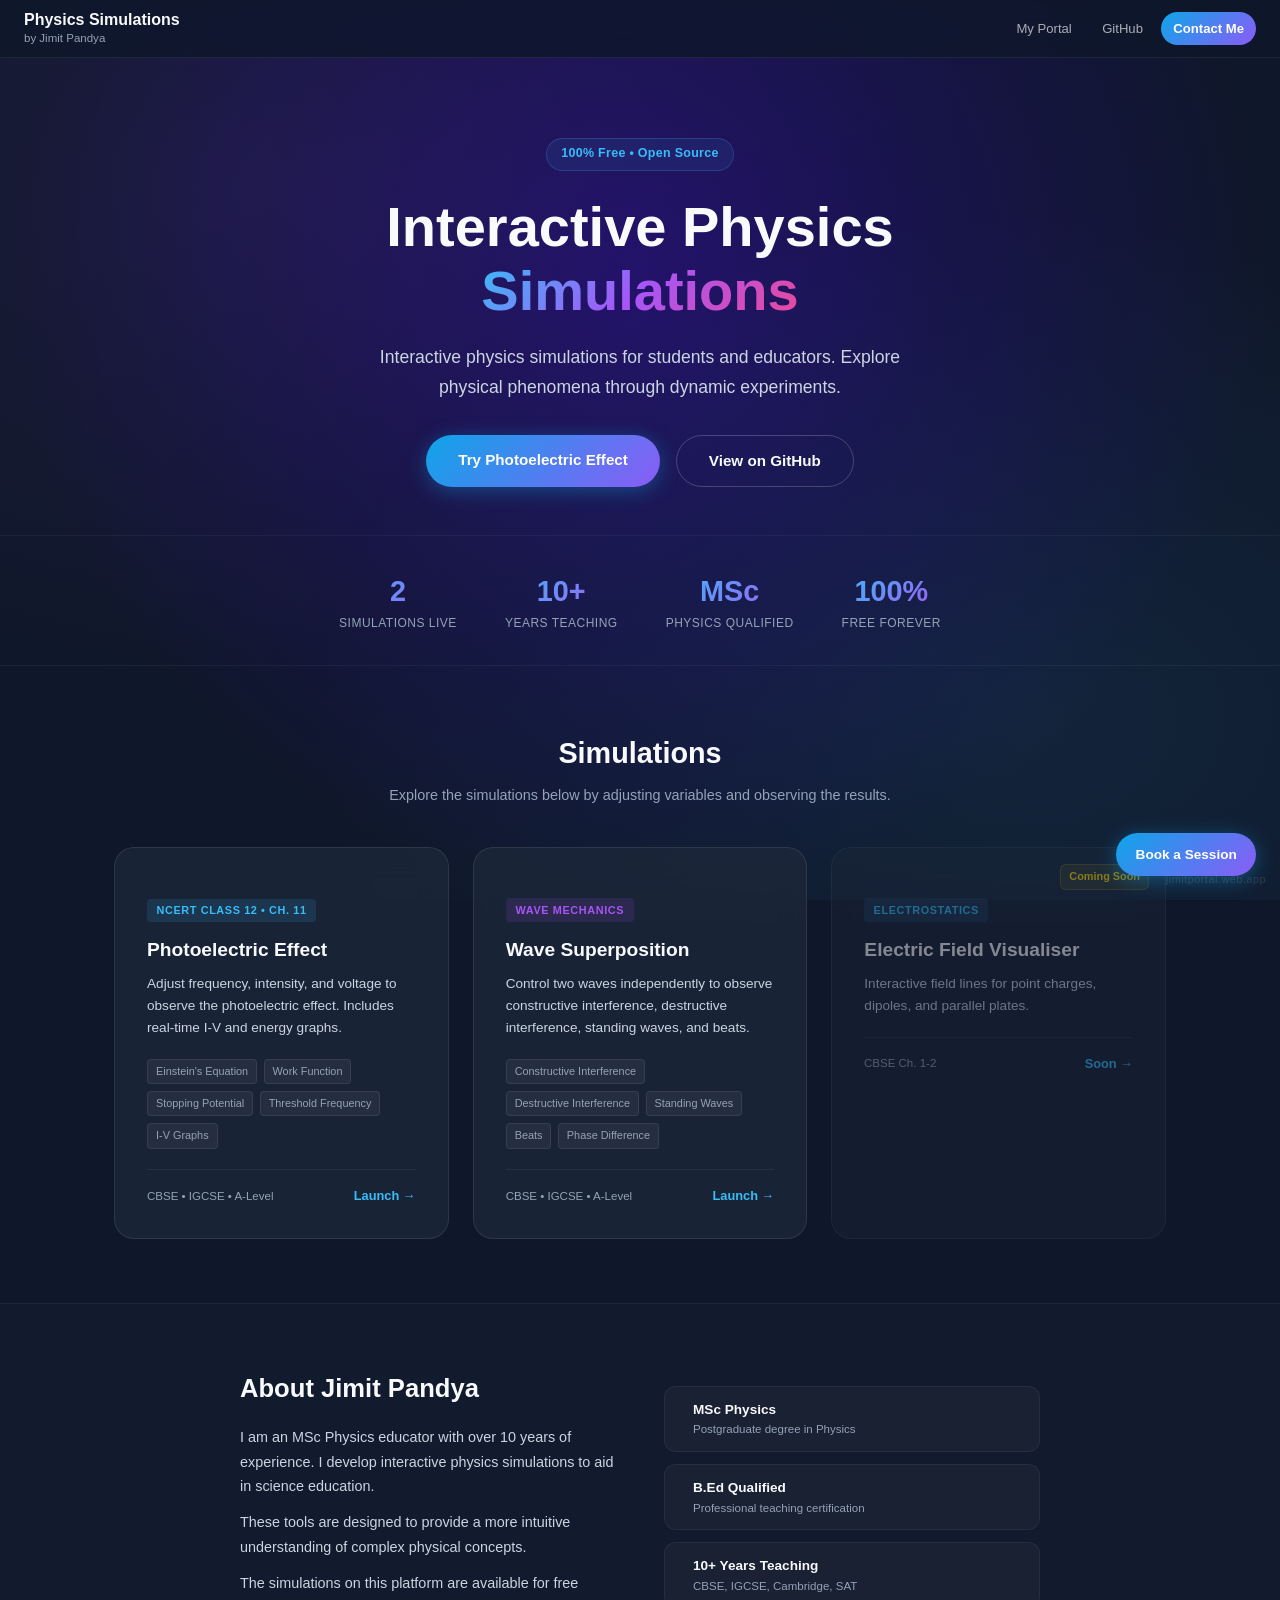
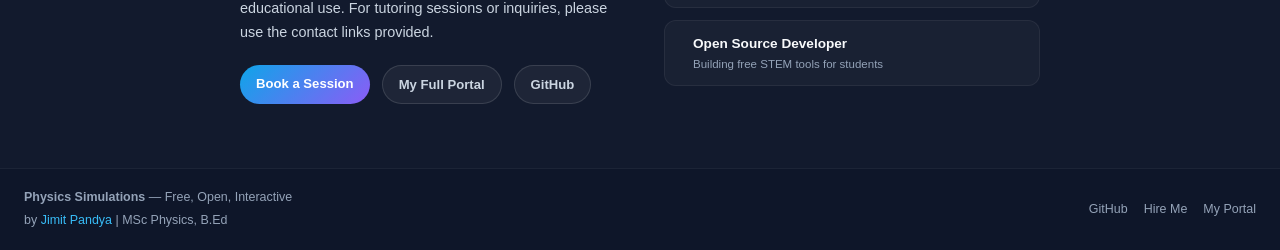
==== commit f6f8ec9c: "Clean pass: removed residual unicode fragments, verified obfuscation integrity" ====
--- a/index.html
+++ b/index.html
@@ -272,7 +272,7 @@
         <div class="header-inner">
             <div class="header-logo">
                 <div class="logo-text">
-                    <span class="logo-title">️ Physics Simulations</span>
+                    <span class="logo-title"> Physics Simulations</span>
                     <span class="logo-sub">by Jimit Pandya</span>
                 </div>
             </div>
@@ -435,7 +435,7 @@
     <footer class="site-footer">
         <div class="footer-inner">
             <div class="footer-left">
-                <span>️ <strong>Physics Simulations</strong> — Free, Open, Interactive</span>
+                <span> <strong>Physics Simulations</strong> — Free, Open, Interactive</span>
                 <span>by <a href="https://jimitportal.web.app" target="_blank" rel="noopener">Jimit Pandya</a> | MSc Physics, B.Ed</span>
             </div>
             <div class="footer-right">
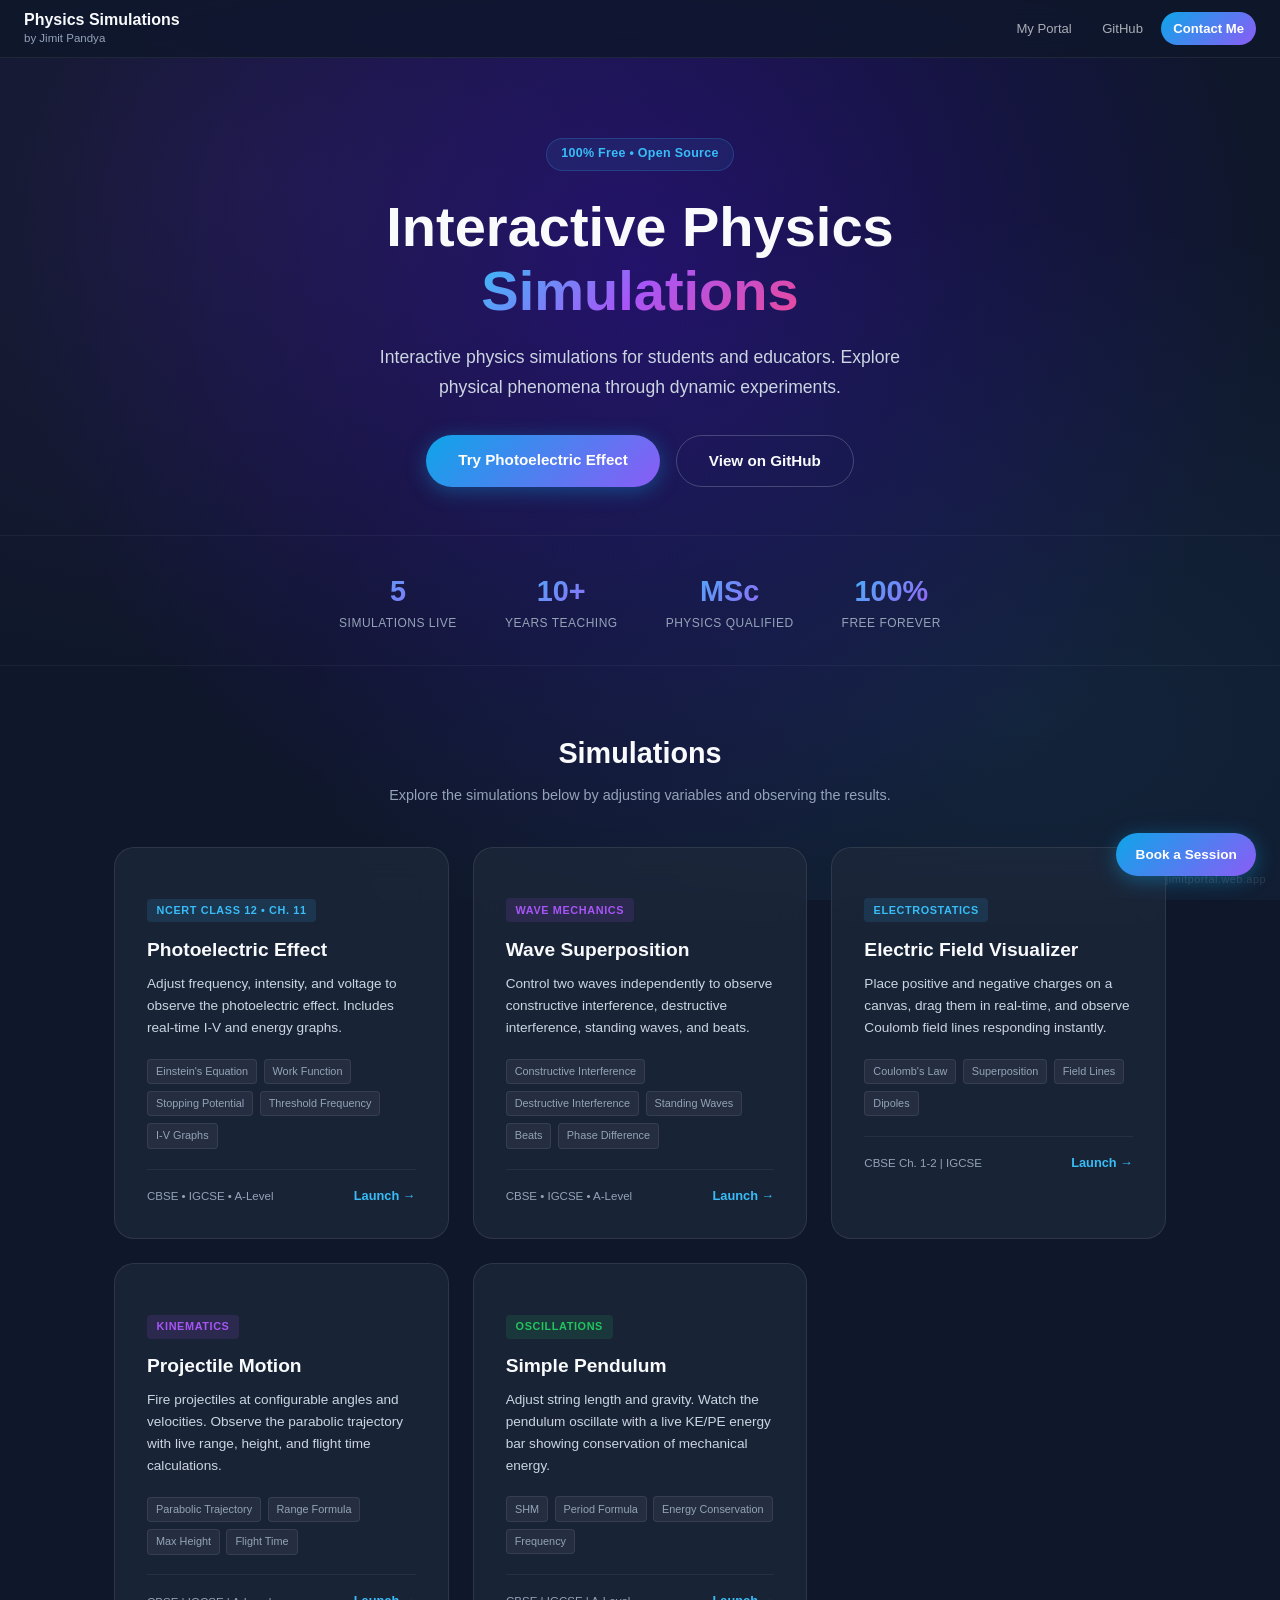
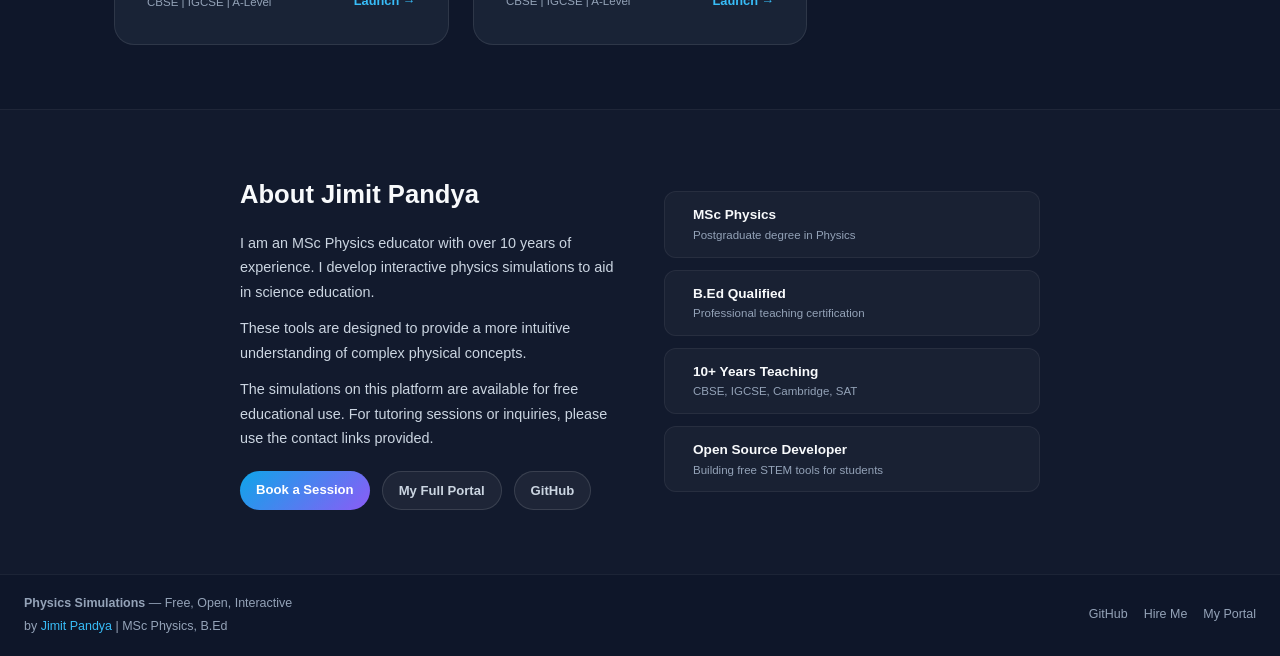
==== commit e14b6c45: "Physics Simulations v1.0 — by Jimit Pandya -  Photoelectric Effect Simulator (NCERT Class 12 Ch. 11)" ====
--- a/index.html
+++ b/index.html
@@ -307,7 +307,7 @@
     <!-- STATS BAR -->
     <div class="stats-bar">
         <div class="stat-item">
-            <div class="stat-number">2</div>
+            <div class="stat-number">5</div>
             <div class="stat-label">Simulations Live</div>
         </div>
         <div class="stat-item">
@@ -369,18 +369,59 @@
                 </div>
             </a>
 
-            <!-- Coming soon 1 -->
-            <div class="sim-card sim-card-coming">
-                <div class="coming-badge">Coming Soon</div>
+            <!-- Electric Field Visualizer -->
+            <a href="efield/" class="sim-card blue-glow">
                 <div class="sim-card-icon"></div>
                 <span class="sim-card-tag tag-blue">Electrostatics</span>
-                <h2>Electric Field Visualiser</h2>
-                <p>Interactive field lines for point charges, dipoles, and parallel plates.</p>
+                <h2>Electric Field Visualizer</h2>
+                <p>Place positive and negative charges on a canvas, drag them in real-time, and observe Coulomb field lines responding instantly.</p>
+                <div class="sim-card-topics">
+                    <span class="topic-chip">Coulomb's Law</span>
+                    <span class="topic-chip">Superposition</span>
+                    <span class="topic-chip">Field Lines</span>
+                    <span class="topic-chip">Dipoles</span>
+                </div>
                 <div class="sim-card-footer">
-                    <span class="sim-card-level"> CBSE Ch. 1-2</span>
-                    <span class="sim-card-cta">Soon →</span>
-                </div>
-            </div>
+                    <span class="sim-card-level">CBSE Ch. 1-2 | IGCSE</span>
+                    <span class="sim-card-cta">Launch →</span>
+                </div>
+            </a>
+
+            <!-- Projectile Motion -->
+            <a href="projectile/" class="sim-card purple-glow">
+                <div class="sim-card-icon"></div>
+                <span class="sim-card-tag tag-purple">Kinematics</span>
+                <h2>Projectile Motion</h2>
+                <p>Fire projectiles at configurable angles and velocities. Observe the parabolic trajectory with live range, height, and flight time calculations.</p>
+                <div class="sim-card-topics">
+                    <span class="topic-chip">Parabolic Trajectory</span>
+                    <span class="topic-chip">Range Formula</span>
+                    <span class="topic-chip">Max Height</span>
+                    <span class="topic-chip">Flight Time</span>
+                </div>
+                <div class="sim-card-footer">
+                    <span class="sim-card-level">CBSE | IGCSE | A-Level</span>
+                    <span class="sim-card-cta">Launch →</span>
+                </div>
+            </a>
+
+            <!-- Simple Pendulum -->
+            <a href="pendulum/" class="sim-card blue-glow">
+                <div class="sim-card-icon"></div>
+                <span class="sim-card-tag tag-green">Oscillations</span>
+                <h2>Simple Pendulum</h2>
+                <p>Adjust string length and gravity. Watch the pendulum oscillate with a live KE/PE energy bar showing conservation of mechanical energy.</p>
+                <div class="sim-card-topics">
+                    <span class="topic-chip">SHM</span>
+                    <span class="topic-chip">Period Formula</span>
+                    <span class="topic-chip">Energy Conservation</span>
+                    <span class="topic-chip">Frequency</span>
+                </div>
+                <div class="sim-card-footer">
+                    <span class="sim-card-level">CBSE | IGCSE | A-Level</span>
+                    <span class="sim-card-cta">Launch →</span>
+                </div>
+            </a>
 
         </div>
     </section>
